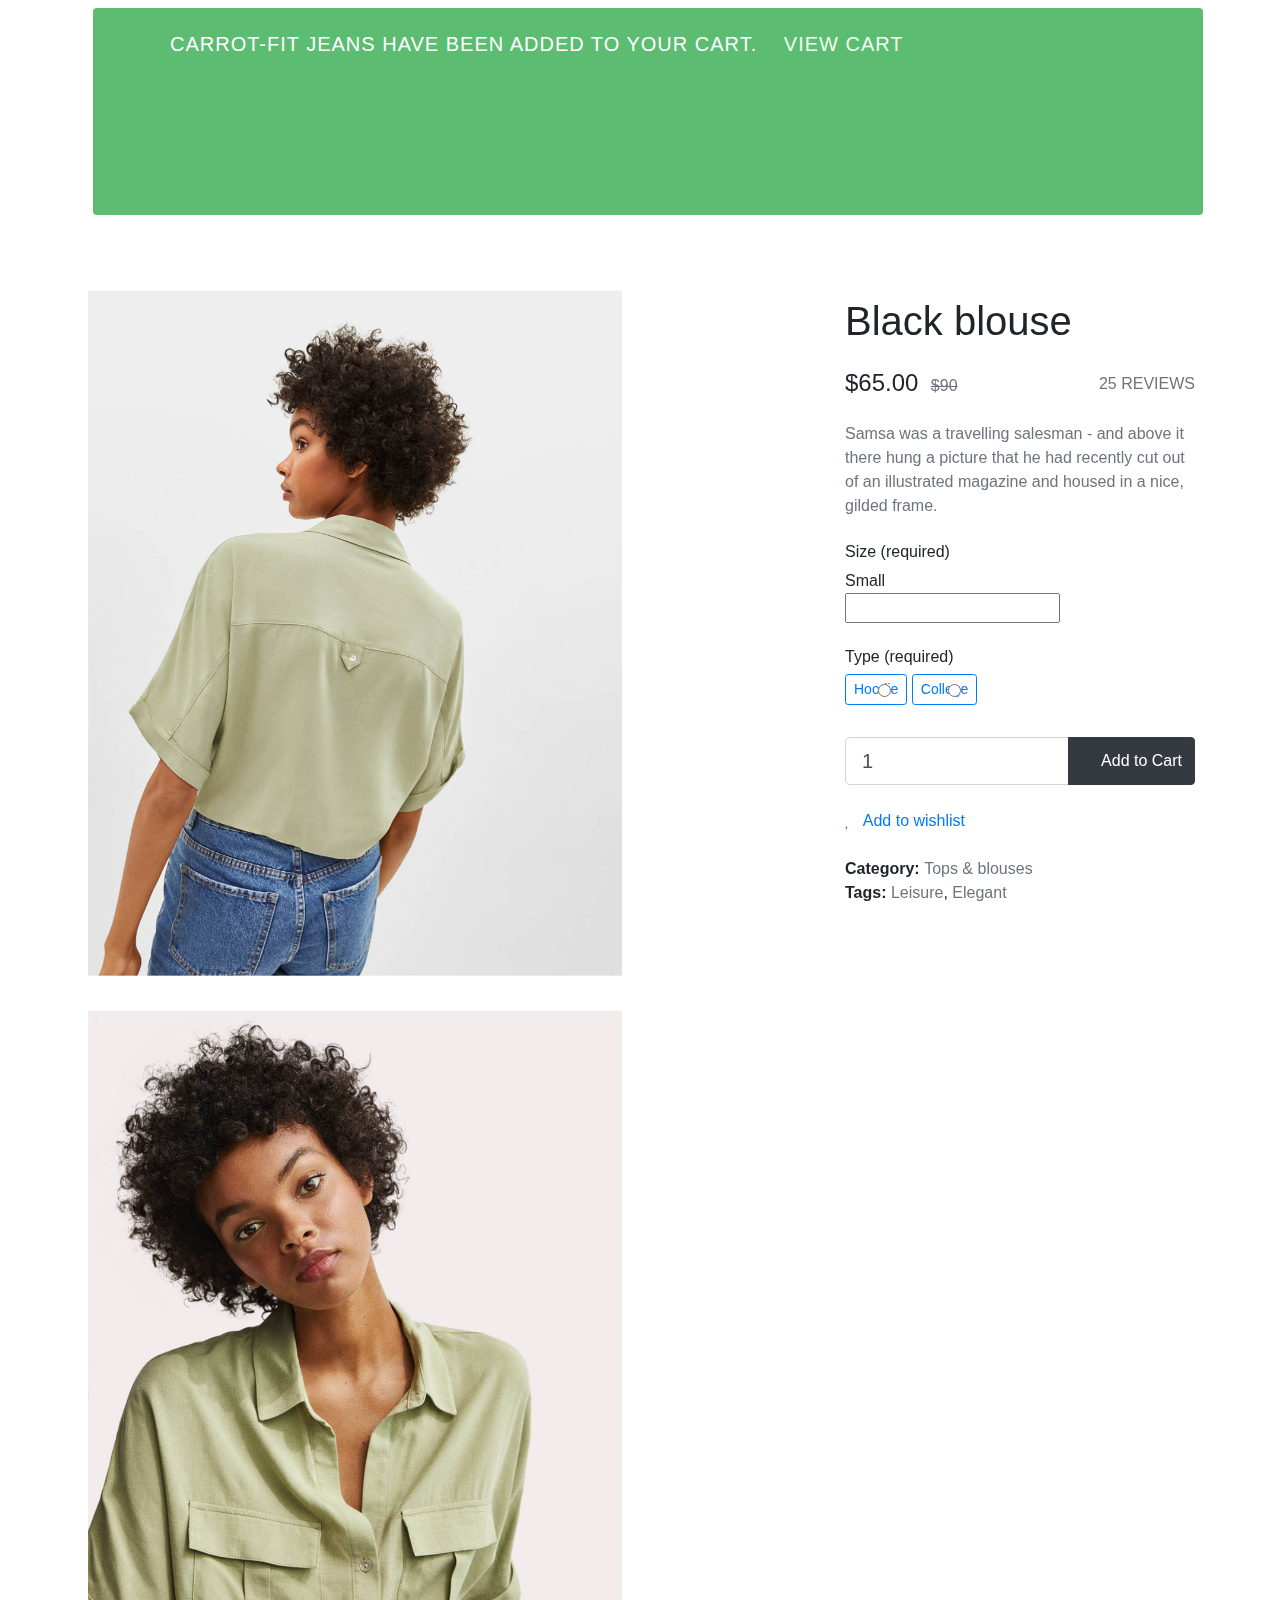
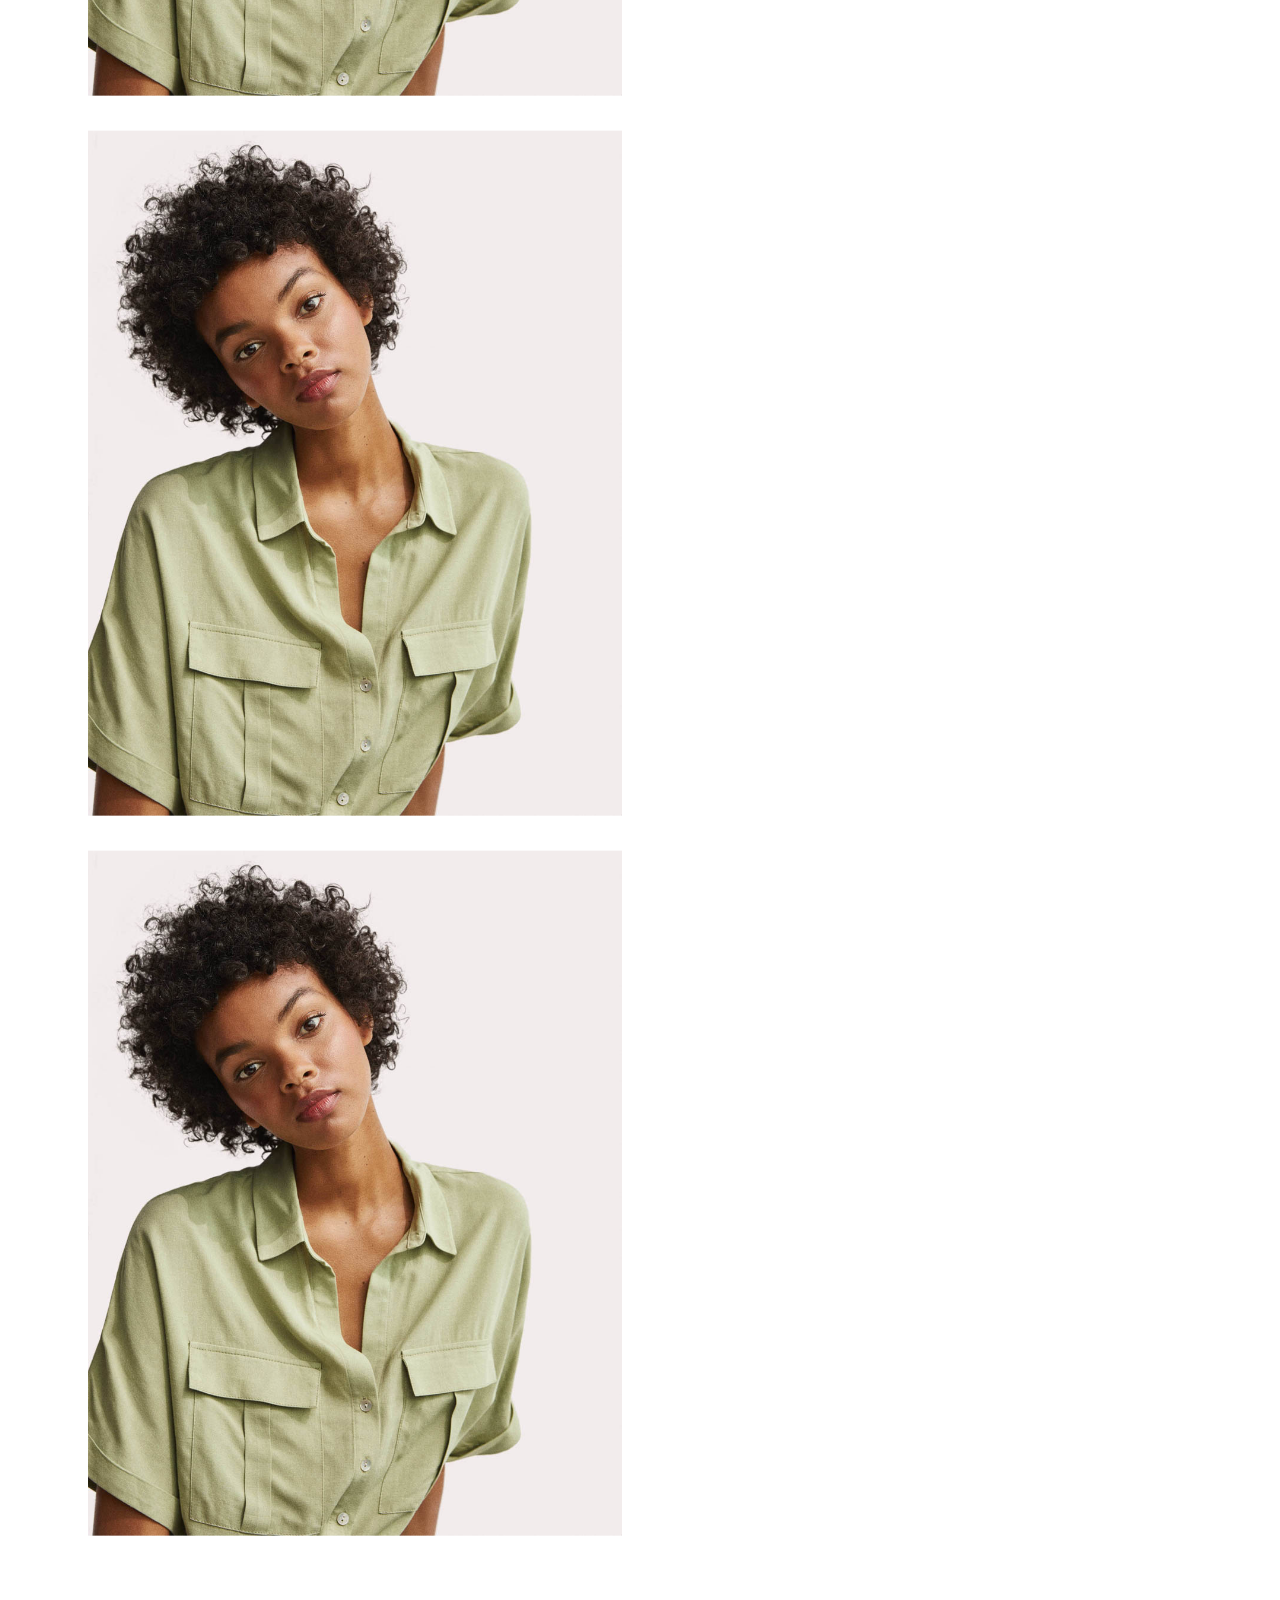
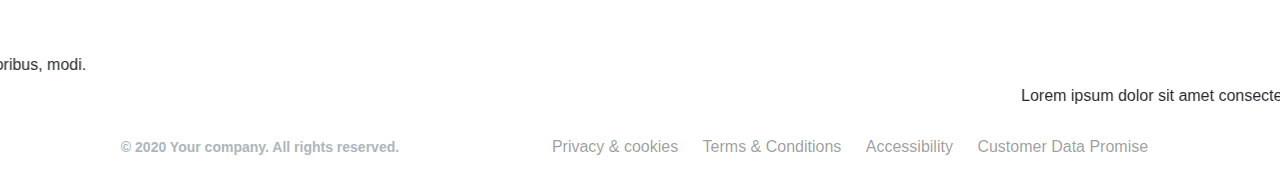
==== mignifer.html @ 925088e7 "first commit" ====
<!DOCTYPE html>
<html lang="en">
  <head>
    <meta charset="UTF-8">
    <meta name="viewport" content="width=device-width, initial-scale=1.0">
    <title>varkala - mignifer</title>
    <link rel="icon" href="images/Logo/icon.png" type="image/png" sizes="16x16">
    <link rel="stylesheet" href="css/bootstrap.min.css">
    <link rel="stylesheet" href="css/font-awesome.min.css">
    <link rel="stylesheet" href="https://pro.fontawesome.com/releases/v5.10.0/css/all.css" integrity="sha384-AYmEC3Yw5cVb3ZcuHtOA93w35dYTsvhLPVnYs9eStHfGJvOvKxVfELGroGkvsg+p" crossorigin="anonymous"/>
    <link rel="stylesheet" href="css/cssMin.css">
    <link rel="stylesheet" href="css/css_responsive.css">  
    <style>
      body{
 cursor:auto;
 }
        .alert{
            color: #fff;
            width: 100%;
            height: 23vh;
            margin: 8px;
            padding: 0;
            background-color: #5cbc72;
            position: relative;
            }

            .alert i {
                font-size: 20px;
                font-weight: 100;
                padding: 20px;
            }
        
            .alert p{
                font-size: 20px;
                font-weight: 100;
                padding: 10px;
                margin: 10px;
            }
            .alert p a{
                font-size: 20px;
                font-weight: 100;
                padding: 10px;
                margin: 10px;
                color: honeydew;
            }
            .alert p::after{
                content: "\f00d";
                position: absolute;
                font-family: "Font Awesome 5 Pro";
                right: 20px;
                top: 30%;
                font-size: 30px;
                cursor: pointer;
            }
        .magnifying-container{
          position: relative;
          height: 80vh;
          width: 100%;
          border: 3px solid #FFF;
          overflow: hidden;
        }
        .magnifying-img{
          max-width: 100%;
          min-width: 100%;
          position: absolute;
          left: 50%;
          top: 50%;
          transform: translate(-50% ,-50%);
          pointer-events: none;
        }
       .app{
        padding: 50px 0 100px 0;
        }
        .copyright {
          padding-top:20px ;
        }

    </style>
  </head>
  <body>



<!-- اليفته-->
<div class="container">
    <div class="row">
        <div class="col-sm-12"> 
            <div class="alert">
                
                <p><i class="far fa-check-circle"></i>Carrot-fit jeans have been added to your cart. <a href="cart.html">View Cart</a></p>
                
            </div>

        </div>
    </div>
</div>


<!--the app -->
<div class="app">
  <div class="container">
  <div class="row">

    <div class="col-md-6">
      <div class="magnifying-container">
        <img class="magnifying-img" src="images/pr-1.jpg"/>
      </div>
      <div class="magnifying-container">
        <img class="magnifying-img" src="images/pr-2.jpg"/>
      </div>
      <div class="magnifying-container">
        <img class="magnifying-img" src="images/pr-2.jpg"/>
      </div>
      <div class="magnifying-container">
        <img class="magnifying-img" src="images/pr-2.jpg"/>
      </div>
    </div>

<div class="pt-4 order-1 order-lg-2 ml-lg-auto col-lg-6 col-xl-4">
  <div class="sticky-top" style="top: 100px;">
    <h1 class="mb-4">Black blouse</h1>
    <div class="d-flex flex-column flex-sm-row align-items-sm-center justify-content-sm-between mb-4">
      <ul class="list-inline mb-2 mb-sm-0">
        <li class="list-inline-item h4 font-weight-light mb-0">$65.00</li>
        <li class="list-inline-item text-muted font-weight-light"><del>$90</del></li>
      </ul>
      <div class="d-flex align-items-center text-sm">
        <div>
          <i class="fa fa-star text-primary mr-1"></i>
          <i class="fa fa-star text-primary mr-1"></i>
          <i class="fa fa-star text-primary mr-1"></i>
          <i class="fa fa-star text-primary mr-1"></i>
          <i class="fa fa-star text-gray-300 mr-1"></i>
        </div>
        <span class="text-muted text-uppercase">25 reviews</span>
      </div>
    </div>
    <p class="mb-4 text-muted">Samsa was a travelling salesman - and above it there hung a picture that he had recently cut out of an illustrated magazine and housed in a nice, gilded frame.</p>
    <form class="">
      <div class="row">
        <div class="detail-option mb-4 col-sm-6 col-lg-12">
          <h6 class="detail-option-heading">Size <span>(required)</span></h6>
          <div class="react-select-container css-2b097c-container" id="form_sort">
            <div class="react-select__control css-1cxv431-control">
              <div class="react-select__value-container react-select__value-container--has-value css-1hwfws3">
                <div class="react-select__single-value css-1uccc91-singleValue">Small</div>
                <input id="react-select-6-input" readonly="" tabindex="0" aria-autocomplete="list" class="css-62g3xt-dummyInput" value=""></div>
                <div class="react-select__indicators css-1wy0on6"><span class="react-select__indicator-separator css-1hyfx7x"></span>

                </div>
              </div>
              <input name="sortby" type="hidden" value="value_0">
            </div>
          </div>
          <div class="detail-option mb-4 col-sm-6 col-lg-12"><h6 class="detail-option-heading">Type <span>(required)</span>
          </h6>
          <label for="material_0" class="btn btn-sm btn-outline-primary detail-option-btn-label"> Hoodie
            <input name="material" id="material_0" required="" type="radio" class="input-invisible form-check-input" value="value_0">
          </label>
          <label for="material_0" class="btn btn-sm btn-outline-primary detail-option-btn-label"> College
            <input name="material" id="material_0" required="" type="radio" class="input-invisible form-check-input" value="value_1">
          </label>
        </div>
      </div>
      <div class="w-100 mb-4 input-group"><input name="items" type="number" class="detail-quantity form-control-lg form-control" value="1">
        <div class="flex-grow-1 input-group-append">
          <button type="submit" class="btn btn-dark btn-block">
            <i class="fa fa-shopping-cart mr-2">
           </i>Add to Cart</button>
          </div>
        </div>
        <div class="mb-4 row">
          <div class="col-6"><a href="#"><i class="far fa-heart mr-2">
         </i>Add to wishlist</a>
        </div
        ><div class="text-right col-6">
          <ul class="list-inline mb-0">
            <li class="list-inline-item mr-2"><a class="text-dark text-hover-primary" href="#"><i class="fab fa-facebook-f"></i></a></li>
            <li class="list-inline-item"><a class="text-dark text-hover-primary" href="#"><i class="fab fa-twitter"></i></a></li>
          </ul>
        </div>
      </div>
      <ul class="list-unstyled">
        <li><strong>Category:&nbsp;</strong><a class="text-muted" href="/tops-blouses">Tops &amp; blouses</a></li>
        <li><strong>Tags:&nbsp;</strong><a class="text-muted" href="/[category]/[slug]#">Leisure</a>,&nbsp;<a class="text-muted" href="/[category]/[slug]#">Elegant</a></li>
      </ul>
    </form>
  </div>
</div>

  </div>
  </div>
  </div>







 <!-- loader -->
 <div class="loader">
  <marquee direction="right" scrollamount="10"
      >Lorem, ipsum dolor sit amet consectetur adipisicing elit.
      Temporibus, modi.</marquee>
  <marquee direction="left" scrollamount="30"
      >Lorem ipsum dolor sit amet consectetur, adipisicing elit.
      Itaque, cupiditate?</marquee>
</div>


<!--accordion-->
<div id="accordion" class="d-xs-block d-sm-block hi-lg-2 d-md-block d-lg-none">
  <div class="container">
      <div class="accordion" id="faq">
        <div class="card">
            <div class="card-header" id="faqhead1">
                <a href="#" class="btn-header-link" data-toggle="collapse" data-target="#faq1"
                          aria-expanded="true" aria-controls="faq1">Shop</a>
                    </div>

                      <div id="faq1" class="collapse show" aria-labelledby="faqhead1" data-parent="#faq">
                          <div class="card-body">
                            <ul class="list-unstyled">
                            <li class="mb-2"><a class="text-muted" href="/#">For Women</a></li>
                            <li class="mb-2"><a class="text-muted" href="/#">For Men</a></li>
                            <li class="mb-2"><a class="text-muted" href="/#">Stores</a></li>
                            <li class="mb-2"><a class="text-muted" href="/#">Our Blog</a></li>
                            <li class="mb-2"><a class="text-muted" href="/#">Shop</a></li>
                           </ul>
                           </div>
                      </div>
                  </div>
                  <div class="card">
                      <div class="card-header" id="faqhead2">
                          <a href="#" class="btn-header-link collapsed" data-toggle="collapse" data-target="#faq2"
                          aria-expanded="true" aria-controls="faq2">Company</a>
                      </div>

                      <div id="faq2" class="collapse" aria-labelledby="faqhead2" data-parent="#faq">
                          <div class="card-body">
                            <ul class="list-unstyled">
                              <li class="mb-2"><a class="text-muted hover" href="/#">For Women</a></li>
                              <li class="mb-2"><a class="text-muted hover" href="/#">For Men</a></li>
                              <li class="mb-2"><a class="text-muted hover" href="/#">Stores</a></li>
                              <li class="mb-2"><a class="text-muted hover" href="/#">Our Blog</a></li>
                              <li class="mb-2"><a class="text-muted hover" href="/#">Shop</a></li>
                             </ul>
                            </div>
                    </div>
               </div>
          </div>
     </div>
</div>


<!-- Footer -->
<div class="copyright text-muted">
  <div class="container">
    <div class="row">
      <div class="text-center col-xs-12 col-md-12 col-lg-4">
        <span>© <!-- -->2020<!-- --> Your company.  All rights reserved.</span>
      </div>
      <div class="text-md-center text-sm-center d-none d-sm-block col-md-12 col-lg-8">
        <ul class="list-inline-item">
          <li><a href="#">Privacy & cookies</a></li>
          <li><a href="#">Terms & Conditions</a></li>
          <li><a href="#">Accessibility</a></li>
          <li><a href="#">Customer Data Promise</a></li>
        </ul>
      </div>
    </div>
  </div>
</div>


    <script>

      var photoContainer = document.querySelector('.magnifying-container');
      var photo = document.querySelector('.magnifying-img');
      
      photoContainer.addEventListener("mousemove", (e) => {
      
        clientX = e.clientX - photo.offsetLeft;
        clientY = e.clientY - photo.offsetTop;
      
      
      
        mWitdh = photoContainer.offsetWidth;
        mHeight = photoContainer.offsetHeight;
      
      
        clientX = clientX / mWitdh * 100 
        clientY = clientY / mHeight * 100 
      
      
        console.log(clientX)
      
        photo.style.transform = 'translate(-'+clientX+'% ,-'+clientY+'%) scale(2)'
      
      })
      
      photoContainer.addEventListener("mouseleave", () => {
      photo.style.transform = 'translate(-50% ,-50%) scale(1)'
      
      })
      
          </script>
    <script src="js/jquery-3.2.1.min.js"></script>
    <script src="js/popper.min.js"></script>
    <script src="js/bootstrap.min.js"></script>
    <script src="js/min.js"></script>
  </body>
</html>
---- css/cssMin.css ----
@import "https://fonts.googleapis.com/css2?family=Inter:wght@100;700&display=swap";


body{
  background-color: #fff;
  overflow-x: hidden;
 cursor: none;
 }
 
 ::-webkit-scrollbar-track
 {
   -webkit-box-shadow: inset 0 0 6px rgba(0,0,0,0.3);
   background-color: #F5F5F5;
 }
 
 ::-webkit-scrollbar
 {
   width: 6px;
   background-color: #F5F5F5;
 }
 
 ::-webkit-scrollbar-thumb
 {
   background-color: #000000;
 }
 
 img{
   pointer-events: none;
 }
 .container-fluid{
   padding: 0;
 }
 
 /*cursor*/
 .cursor-one{
   text-align: center;
   position: absolute;
   color: #DDD;
   width: 40px;
   border-radius:50%;
   height: 40px;
   border: 2px solid #222;
   transform: translate(-50% , -50%);
   pointer-events: none;
   transform-origin:100% 100%;
   z-index: 9999999999;
   backdrop-filter: grayscale();
 }
 
 .hoverd-link{
   color: red;
 }
 
 .link-grow{
   transform :scale(2);
   color: white;
   z-index: -2;
   background-color: #222;
   transition: all .5s ease;
   transition-property: transform ,background-color;
   box-shadow: 0 1px 3px rgba(0,0,0,0.12), 0 1px 2px rgba(0,0,0,0.24);
 }
 .front-cover{
   position: relative;
   z-index: -3;
 }
 
 
 /* heder navs */
 
 .header-absolute {
     position: absolute;
     top: 0;
     right: 0;
     left: 0;
     width: 100%;
     z-index: 1030;
 }
 
 .nav-se-one {
   white-space: nowrap;
   /* margin: 7px 0 0 21px; */
 }
 
 .nav-se-one i {
   color: #333;
   letter-spacing: -20px;
 }
 .nav-se-one ul li:last-of-type i {
   letter-spacing: 5px;
 }
 
 .nav-one-list {
   margin-left: 20px;
   padding: 0;
   }
 
 
 .nav-one-list li{
 display: inline-block;
 background-color: none;
 margin: 15px 10px 0 10px;
 }
 
 .boxes {margin: 20px 30px 0 0}
 
 .lan-box,.usd-box { display: inline}
 
 .boxes span{
 font-size: 16px;
 font-weight: bold;
 cursor: pointer;
 }
 
 .lan-box i ,.usd-box i{
   margin-left: .255em;
   -webkit-transition: all .25s linear;
   transition: all .25s linear;
   -webkit-transform: rotate(0);
   transform: rotate(0);
   vertical-align: -1px;
   font-weight: 900;
 }
 .lan-box:hover i ,.usd-box:hover i{
   -webkit-transform: rotate(-180deg);
     transform: rotate(-180deg);
 }
 
 .boxes ul{
   background-color: #FFF;
   width:200px;
   cursor: pointer;
   position: absolute;
   right: 20px;
   z-index: 99999;
   display: none;
   box-shadow: 0 0.2rem 1.2rem rgba(0,0,0,.175);
 }
 
 .lan-box:hover ul,.usd-box:hover ul{
   display: block;
 
 }
 
 .lan-box ul li,.usd-box ul li{
   list-style:none;
   text-align: left;
   padding: 20px;
   color: #868e99;
 }
 
 .usd-box,.lan-box {margin: 15px 15px 0 15px }
 
 .lan-box ul li:hover,.usd-box ul li:hover{color:#000 }
 
 .form-one {
     position: relative;
     margin-bottom: 35px;
     margin-right:16px ;
   }
 
 form .effect {
   border-top: none;
   border-left: none;
   border-right: none;
   padding: 10px;
   background:none;
   color: #DDD;
   outline: none;
   width: 260px;
   transition: all .5s ease;
   border-bottom: 1px solid black;
 
 }
 .form-one .effect:focus{
   border-bottom: 1px solid #ddd;
 }
 form button{
   padding: 10px;
   background:none;
   border: none;
   outline: none;
 
   position: absolute;
   top: 0;
   right: 0;
 
 }
 
 .nav-se-three{
   display: flex;
   justify-content:flex-end;
 }
 @media (min-width: 992px){
 
     
   .navbar-expand-lg{
     width: 100%;
     color: #000;
     font-weight: bolder;
 
   }
   .navbar-expand-lg ul{
     padding-left: 20px;
   }
   .navbar-expand-lg ul li{
     padding-left: 8px;
   }
 }
 
 .icon-nav,.form-nav {
 list-style: none;
 margin-top: 7px;
 }
 
 .icon-nav li,.form-nav li{
   display: inline-block;
   padding: 5px;
   font-size: 25px;
 }
 .icon-nav li,.form-nav li{
   position: relative;
 }
 .icon-nav li span,.form-nav li span{
   width: 18px;
   height: 18px;
   text-align: center;
   color: #FFF;
   font-size: 12px;
   background-color: coral;
   position: absolute;
   bottom: 10px;
   border-radius: 50%;
   background: #bcac76;
   left: 16px;
   top: -2;
   left: 0;
 }
 
 
 .icon-nav .fa-heart,.icon-nav .fa-shopping-bag,.icon-nav .fa-user-circle{
   text-decoration: none;
   color: rgba(0,0,0,.175);
 }
 .icon-nav .fa-heart:hover,.icon-nav .fa-shopping-bag:hover,.icon-nav .fa-user-circle:hover{
   color: #bca999;
 }
 
 
 /*  menu nav  */
 #open-nav,#close-nav{
   cursor: pointer;
   color: #36693191;
   font-size: 30px;
   margin-left: 10px;
   top: 4px;
   display: none;
 }
 .nav-menu {
   transform: skewX(8deg) translate(0,0);
   content: '';
   position: fixed;
   top: 0;
   right: 0;
   width: 50%;
   background: #fff;
   height: 100%;
   transform-origin: top right;
   transition: all .2s ease-in;
   z-index: 999999;
   display: none;
 }
 
 .nav-menu ul li {
   list-style: none;
   text-decoration: none;
   margin: auto;
   padding: 20px;
   text-align: center;
   position: relative;
   z-index: 999;
   font-size: 32px;
   color: hsl(0,0%,10%);
 }
 
 .nav-menu ul li span{
   display: flex;
   justify-content: end;
   justify-items: end;
 }
 
 
 .nav-menu li {
   opacity: 0;
   transform: translate(0, 10px);
   transition: all .0s ease-in .3s;
   
 }
 .nav-menu.active {
   display: block;
   }
   .nav-menu.active {
     transform: skewX(8deg) translate(0,0);
     content: '';
     position: fixed;
     top: 0;
     right: 0;
     width: 50%;
     background: #fff;
     height: 100%;
     transform-origin: top right;
     transition: all .2s ease-in;
     z-index: 999999;
   }
 .nav-menu.active li {
   opacity: 1;
   transform: translate(0,0);
   transition: all .2s ease-in 0s;
 }
 .nav-menu.active li:nth-child(1) {
   transition-delay: .3s;
 }
 .nav-menu.active li:nth-child(2) {
   transition-delay: .4s;
 }
 .nav-menu.active li:nth-child(3) {
   transition-delay: .5s;
 }
 .nav-menu.active li:nth-child(4) {
   transition-delay: .6s;
 }
 .nav-menu.active li:nth-child(5) {
   transition-delay: .7s;
 }
 .nav-menu.active li:nth-child(6) {
   transition-delay: .8s;
 }
 
 /* over lays for navs */
 
 .navbar-nav { position: relative }
 
 .over-lay-nav-1{
   color: #999;
   display: none;
   position: absolute;
   left: 5;
   background-color: #fff;
   width: 33%;
   box-shadow: 0 0.2rem 1.2rem rgba(0,0,0,.175);
   transition: all .5s ease;
 }
 
 .over-lay-nav-1 ul li{
   list-style: none;
   padding: 10px;
   font-size: 15px;
   font-weight: bold;  
 }
 .over-lay-nav-1 ul li:first-child{
   color: #bcac76;
 }
 .over-lay-nav-1 ul li span{
   padding: 3px;
   background-color: #DDD;
   font-size: 10px;
   border-radius: 5px;
   color: goldenrod;
   margin: 0 0 0 5px;
 }
 .navbar-nav .nav-item-one:hover .over-lay-nav-1{
   display: block;
 }
 .navbar-nav li .nav-link i{
   margin-left: .255em;
   -webkit-transition: all .25s linear;
   transition: all .25s linear;
   -webkit-transform: rotate(0);
   transform: rotate(0);
   vertical-align: -1px;
   font-weight: 900;
 }
   
 .navbar-nav .nav-link:hover i{
   -webkit-transform: rotate(-180deg);
    transform: rotate(-180deg);
 }
 
 
 .over-lay-nav-2{
   display: none;
   position: absolute;
   text-align: center;
   width: 120%;
   background-color: #FFF;
   overflow: hidden;
 }
 .over-lay-nav-2 i{
   font-size: 30px;
   color: #212529;
 }
 .over-lay-nav-2 span{
   font-size: 20px;
 }
 .over-lay-nav-2 .row .col{
 padding: 40px 40px;
 }
 
 .over-lay-nav-2 .row:last-of-type span{
   background-color: #bcac76;
   width: 100%;
   font-size: 13px;
   padding: 10px;
   color: #212529;
   text-align: center;
 }
 .navbar-nav .nav-item-tow:hover .over-lay-nav-2{
   display: block;
 }
 
 .over-lay-3 {
   display:none;
   position: absolute;
   text-align: center;
   width: 100%;
   background-color: #fff;
   overflow: hidden;
   left: 61px;
 }
 .over-lay-3 .page{
   height: 105vh; /* Remove It After Finsh*/
   
 }
 
 .over-lay-3 .page img{
   max-width: 340px;
   max-height:300px;
   padding-top: 30px;
 }
 .over-lay-3 .page h4 {
   padding-top: 10px;
   margin-left:20px;
   font-size: 19px;
   font-weight: 700;
   
 }
 .over-lay-3 .page ul li{
   list-style: none;
   font-size: 15px;
   font-weight: bold;
   color: #868e96;
   padding: 3px;
   cursor: pointer;
 }
 .over-lay-3 .page ul li:hover { color: #333 }
 .over-lay-3 .page ul:first-of-type li:first-child{
   color: #222;
 }
 
 .over-lay-3 .page ul li span {
   padding: 3px;
   background-color: #DDD;
   font-size: 10px;
   border-radius: 5px;
   color: goldenrod;
   margin: 0 0 0 5px;
 }
 .over-lay-3 .page hr {
   width:80%;
   background-color: rgba(0,0,0,.175);
   margin-top: 40px;
 }
 .navbar-nav .nav-item-three:hover .over-lay-3{
   display: block;
 }
 
 
 /* parallax effect  */
 
 .swiper-container {
   width: 100%;
   height: 100vh;
 }
 .swiper-slide {
   height: 100vh;
 }
 .parallax-bg {
   position: absolute;
   left: 0;
   top: 0;
   width: 130%;
   height: 100%;
   
 }
 .swiper-slide .title {
   font-size: 41px;
   font-weight: 300;
 }
 .swiper-slide .subtitle {
   font-size: 21px;
 }
 .swiper-slide .text {
   font-size: 14px;
   max-width: 400px;
   line-height: 1.3;
 }
 .one {
   background-color: #e9edf0;
   display: flex;
   align-items: center;
   justify-content: center;
 }
 
 .one h2{
   font-size: 100px;
   line-height: 1;
   letter-spacing: .2rem;
   padding-bottom: 25px;
 }
 
 .one button{
   letter-spacing: .5rem;
   text-transform: uppercase;
   font-weight: bold;
   color: #fff;
   background-color: #212529;
   font-size: 13px;
   padding: .5rem;
 
 }
 
 
 .tow {
   background-color: burlywood;
 
 }
 .tow .info-tow{
   padding: 170px 0 0 100px;
 }
 
 .tow h2{
   letter-spacing: 1.5px;
   font-size: 90px;
   line-height: 1;
   font-weight: 700;
   padding-bottom: 20px;
   }
   .tow p{
     color: #868e99;
     padding:20px 0 30px 0;
     font-size: 17px;
     font-weight: 600;
     width: 450px;
   }
   .tow button{
     letter-spacing: .2em;
     text-transform: uppercase;
     font-weight: 500;
     width: 200px;
     color: #fff;
     padding: .3rem;
     background-color: #212529;
     font-size: 14px;
   }
 
 /* section women and man */
 
 
 .woma {
   padding: 70px 5px 70px 0;
   background-color: #FFF;
   overflow: hidden;
 }
 
 
 .woma .women-img {
   margin: auto;
   overflow: hidden;
   border: 1px solid #FFF;
   position: relative;
 
 }
 .woma .women-img img{
   background-size:cover;
   width: 100%;
   transition: all .5s ease-in-out;
   display: block;
 }
 
 .woma .women-img:hover img{
   transform: scale(1.1);
   opacity: .8;
 }
 
 .woma .man-img {
   margin: auto;
   overflow: hidden;
   display: block;
   border: 1px solid #FFF;
 
 }
 .woma .man-img img{
   background-size:cover;
   width: 100%;
   transition: all .5s ease-in-out;
   display: block;
 
 }
 
 .woma .man-img:hover img{
   transform: scale(1.1);
   opacity: .8;
 }
 
 .woma .man-img::after,.woma .women-img::after{
   content: 'MAN';
   position: absolute;;
   color: #fff;
   font-weight: bolder;
   font-size: 60px;
   font-weight: bold;
   top: 50%;
   right: 40%;
   font-style: italic;
 }
 .woma .women-img::after{
   content: 'Women';
 }
 
 
 /* arrivals */
 
 .arrivals{
 padding: 30px;
 }
 
 /* Product */
 
 .stor{
   background-color: #FFF;
   padding-top: 50px;
 }
 .stor .arrivals-ul {padding-left: 40px }
 
 .stor .logo a {letter-spacing: .3em;text-transform: uppercase;
   font-weight: bolder;color: #bcac76 }
 
 .Product .card{
   width: 100%;
   border: none;
   margin: 20px;
 }
 .Product .card .img-fluid span {
   padding: 9px;
   background-color: #DDD;
   font-size: 12px;
   border-radius: 5px;
   color: goldenrod;
   margin: 0 0 0 5px;
   position: absolute;
   right: 19px;
   top: 20px;
 }
 
 
 .Product .card .card-body{
 position: relative;
 z-index: 99999;
 }
 
 .Product .card h5 a{
   color: #212529;
 }
 
 .Product .card span{
   color: #adb5bd;
   font-size: .875rem;
   font-weight: bolder;
   margin-left:2px ;
 }
 
 .over-lay-card{
   position: absolute;
   background: hsla(0,0%,100%,.92);
   display: flex;
   width: 100%;
   height: 3.5rem;
   bottom: 0;
   align-items: center;
   justify-content: space-between;
   padding:1rem;
   transition: all .3s;
   opacity: 0;
 }
 
 .over-lay-card h5{
   font-size: 17px;
   white-space: nowrap;
 }
 .over-lay-card div > ul{
  white-space: nowrap;
 }
 .over-lay-card ul li{
   display: inline-block;
   list-style:none;
   padding: 4px;
   color: #bcac76;
   font-size: 20px;
 }
 
 .card:hover .over-lay-card{
   bottom: 90px;
   opacity: 1;
 }
 
 .product-stars{
     position: absolute;
     right: 25px;
     bottom: -20px;
     opacity: 0;
 }
 
 .product-stars i{
   color: #bcac76;
 
 }
 .card:hover .product-stars{
   opacity: 1;
   bottom: 20px;
 } 
 
 /* img-fluid */
 
 .stor .Product .card .one-fluid{
   background-image: url(../images/pr-2.jpg);
   background-size:cover;
   background-repeat:no-repeat ;
   overflow: hidden;
 }
 .stor .Product .card .tow-fluid{
   background-image: url(../images/pr-4.jpg);
   background-size:cover;
   background-repeat:no-repeat ;
   overflow: hidden;
 }
 .stor .Product .card .three-fluid{
   background-image: url(../images/pr-6.jpg);
   background-size:cover;
   background-repeat:no-repeat ;
   overflow: hidden;
 }
 
 .stor .Product .card .four-fluid{
   background-image: url(../images/pr-8.jpg);
   background-size:cover;
   background-repeat:no-repeat ;
   overflow: hidden;
 }
 .stor .Product .card .five-fluid{
   background-image: url(../images/pr-9.jpg);
   background-size:cover;
   background-repeat:no-repeat ;
   overflow: hidden;
 }
 .stor .Product .card .six-fluid{
   background-image: url(../images/pr-12.jpg);
   background-size:cover;
   background-repeat:no-repeat ;
   overflow: hidden;
 }
 .stor .Product .card .seven-fluid{
   background-image: url(../images/pr-14.jpg);
   background-size:cover;
   background-repeat:no-repeat ;
   overflow: hidden;
 }
 .stor .Product .card .eight-fluid{
   background-image: url(../images/pr-15.jpg);
   background-size:cover;
   background-repeat:no-repeat ;
   overflow: hidden;
 }
 .stor .Product .card .img-fluid .zomeout {
 opacity: 0;
 transition-duration:.3s;
 transform:scale(1.75,1.75);
 }
 
 .stor .Product .card .img-fluid:hover .zomeout{
 opacity: 1;
 transform:scale(1,1);
 }
 
 
 /* deal */
 
 
 .deal{
   background: url(../images/bac-idea.jpg);
   background-size:cover;
   height: 100vh;
 }
 
 .deal h3,p:first-child,.deal button{
   text-transform: uppercase;
   letter-spacing: 1px;
   margin-top: 22px;
 }
 
 .deal .rw{
   padding-top: 100px;
   padding-bottom: 100px;
 
 }
 
 
 /*  ouer-story */
 
 .ouer-story .col-md-12{
   letter-spacing: 4px;
   font-weight: 900;
   color: #bcac76;
   padding: 90px 50px 90px 50px;
 }
 
 .ouer-story h5{
   padding: 10px 10px 10px 0;
 }
 
 
 /*testimonials*/
 
@keyframes scroll1 {
  0% {
    transform: translate(100%);
  }
  100% {
    transform: translate(-100%);
  }
}
@keyframes scroll2 {
  0% {
    transform: translate(0);
  }
  100% {
    transform: translate(-200%);
  }
}


.testimonials{
  position: relative;
  background: url(https://unsplash.it/1920/823?random) center;
  background-size: cover;
  width: 100%;
  height: 100vh;
  overflow: hidden;
}
.testimonials .scroll {
  width: 100%;
  display: flex;
}
.testimonials .scroll div {
  color: #000000;
  font-size: 4.5em;
  background: #eeeeeeee;
  white-space: nowrap;
  font-weight: 700;
  text-transform: uppercase;
  letter-spacing: -2px;
  animation: scroll1 30s linear infinite;
  animation-delay: -40s;
}
.testimonials .scroll div:nth-child(2) {
  animation: scroll2 30s linear infinite;
  animation-delay: -25s;
}
.testimonials .scroll div span {
  font-weight: 100;
}
.testimonials .scroll:nth-child(even) div {
  animation-direction: reverse;
}
.testimonials .scroll:nth-child(even) div:nth-child(2) {
  animation-direction: reverse;
}
.testimonials .scroll.text-1 {
  transform: rotate(15deg) translateY(100px);
  box-shadow: 0 1px 2px rgba(0, 0, 0, 0.2);
}
.testimonials .scroll.text-2 {
  transform: rotate(-10deg) translateY(480px) translateX(-100px);
  box-shadow: 0 1px 2px rgba(0, 0, 0, 0.2);
}
.testimonials .scroll.text-3 {
  transform: rotate(-15deg) translateY(-100px);
  box-shadow: 0 1px 2px rgba(0, 0, 0, 0.2);
}
.testimonials .scroll.text-4 {
  transform: rotate(10deg) translateY(-250px);
  box-shadow: 0 1px 2px rgba(0, 0, 0, 0.2);
}
.testimonials .scroll.text-5 {
  transform: rotate(10deg) translateY(320px);
  box-shadow: 0 1px 2px rgba(0, 0, 0, 0.2);
}
.testimonials .scroll.text-6 {
  transform: rotate(5deg) translateY(100px);
  box-shadow: 0 1px 2px rgba(0, 0, 0, 0.2);
}
 
 
 /*  seriveses  */
 
 .seriveses {background-color: #f8f9fa}
 
 .seriveses i {
  font-size: 40px;
   display: inline-block;
  margin-bottom: 1rem;
  color: #495057;
 
  padding: 10px;
 }
 
 /*  accoriden  */
 
  #accordion {
   margin: 50px 0;
 }
 
  #accordion #faq .card {
   margin-bottom: 30px;
   border: 0;
 }
 
  #accordion #faq .card .card-header {
   padding: 0;
   border: none;
   outline: none;
   margin: 0;
   font-weight: 900;
 }
 
 
 
  #accordion #faq .card .card-body{
   background-color: #FFF;
 }
 
 
  #accordion #faq .card .card-header .btn-header-link {
   color: #fff;
   display: block;
   text-align: left;
   background: #FFF;
   color: #222;
   padding: 20px;
   position: relative;
   text-decoration: none;
 
 }
 
  #accordion #faq .card .card-header .btn-header-link:after {
   content: "+";
   position: absolute;
   top: 35%;
   right: 20px;
   transform: translateY(-50%);
   font-weight: 900;
   float: right;
   font-size: 1.5rem;
 }
 
 #accordion #faq .card .card-body ul li a{
   color: #000;
   font-family: sans-serif;
   font-size: 16px;
   letter-spacing: 1px;
   transition: color .5s;
   z-index: 2;
   text-decoration: none;
     position: relative;
 }
 
 
 #accordion #faq .card .card-body ul li a:before{
   content: '';
   position: absolute;
   top:8px;
   
   height: 2px;
   width: 100%;
   background: #000;
   transform-origin: 0 0;
   transform: scaleX(0);
   transition: transform 0.5s cubic-bezier(0.5, 1.6, 0.4, 0.7);
   z-index: -1;
 }
 #accordion #faq .card .card-body ul li:hover a::before {transform: scaleX(1)}
 
  #accordion #faq .card .card-header .btn-header-link.collapsed {
   background: #FFF;
   color: #000;
   padding: 0;
 }
 
  #accordion #faq .card .card-header .btn-header-link.collapsed:after {
   content: "__";
   position: absolute;
   top: 35%;
   right: 20px;
   transform: translateY(-50%);
   font-weight: 900;
   float: right;
 }
 
  #accordion #faq .card .collapsing {
   background: #FFF;
   line-height: 30px;
 }
 
  #accordion #faq .card .collapse {
   border: 0;
 }
 
  #accordion #faq .card .collapse.show {
   line-height: 30px;
   color: #222;
   margin: 0;
 }
 
 
 /* touch */
 
 .touch { padding-top: 60px}
 
 .touch h6 { font-weight: bolder; color:black}
 
 .touch p {color:#868e96}
 
 .touch form{
   padding-top: 10px;
   width: 80%;
 }
 
 .touch input {
   border-top: none;
   border-left: none;
   border-right: none;
   padding: 10px;
   background:none;
   color: #DDD;
   outline: none;
   transition: all .5s ease;
   border-bottom: 1px solid #DDD;
   width: 100%;
 }
 
 .touch .ef:hover input {border-bottom: 1px solid black}
 
 .touch button {
   padding: 10px;
   background:none;
   border: none;
   outline: none;
   bottom: 0;
   right: 0;
 }
 
 .touch h5{
   margin-bottom: 15px;
   padding-bottom: 15px;
 
 }
 
 /*hover after before effect */
 
 .touch ul li a{
   color: #000;
   font-family: sans-serif;
   font-size: 16px;
   letter-spacing: 1px;
   display: inline-block;
   position: relative;
   transition: color .5s;
   z-index: 2;
   text-decoration: none;
 }
 .touch ul li a:before{
     content: '';
     position: absolute;
     bottom:0;
     height: 2px;
     width: 100%;
     background: #000;
     transform-origin: 0 0;
     transform: scaleX(0);
     transition: transform 0.5s cubic-bezier(0.5, 1.6, 0.4, 0.7);
     z-index: -1;
   }
   .touch ul li a:hover::before {transform: scaleX(1)}
   
   .touch ul li a:hover li{ color: black;} /*Error*/
 
 .copyright{
 padding-top:100px ;
 }
 
 .copyright span{
   font-size: 14px;
   font-weight: bold;
   color: #adb5bd;
   padding: 10px;
 }
 .copyright ul li{
   list-style: none;
   display: inline;
   padding: 10px;
 }
 .copyright ul li a{text-decoration: none; color: rgba(0,0,0,.400)}
 
 svg {
   position: absolute;
   width: 300px;
   height: 300px;
   left: 50%;
   top: 50%;
   transform: translate(-50%, -50%);
   fill: #FFF;
   z-index:9999999999;
 }
 
 #batlogo {
   visibility: hidden;
 }
 
 .wipe-bg {
   position: absolute;
   width: 100%;
   height: 100%;
   background: black;
   z-index:99999999999;
 }
---- css/css_responsive.css ----
@media (min-width: 992px) and (max-width: 1199px) {
    .hi-lg{
        display: none;
    }
    .hi-lg-2{
        display: none;
    }
    form .effect{
        width:200px
    }
    .over-lay-card ul li {padding:0}

    .copyright span{padding: 0}

    .copyright ul li{padding: 0}

    .copyright ul {margin-bottom: 2px;}
  }


@media (min-width: 768px) and (max-width: 991px) { 
    #open-nav{
        display: none;
    }
    .navbar{
        padding: 0;
    }
    .collapse.show{
        background: #fff;
        height: 100%;
        width: 100%;
        margin-top: 35px;
    }
    .collapse.show ul li{
        font-size: 20px;
        }
    .navbar-toggler{
        position: absolute;
        top:-10px;
        left: 25px;
    }
    .over-lay-card ul li {padding:3px; margin: 0 0 5px 0;}

    .deal .rw {padding-top: 50px}

}


@media (max-width: 767px) { 
    #open-nav{
        display: none;
    }
    .icon-nav{
        margin-top: 15px;
        margin-right: 30px;
        position: static;
        right: 0;
    }
    .navbar-toggler{
        position: absolute;
        top: -70px;
        left: 0;
    }
    .hi-lg{
        display: none;
    }
    .navbar{
        padding: 0;
    }
    .collapse.show {background: #fff; height: 100%; width: 100%; margin-top: 35px}

    .collapse.show ul li {font-size: 20px}

    .navbar-toggler {margin-left:15px; margin-top: 15px}

    .one h2{ font-size: 60px;}

    .one button {width: 200px; letter-spacing: 1px;}

    .tow {padding-left: 0;  margin: 0}

    .tow.info-tow h2 {font-size: 60px }

    .tow.info-tow p {width: 300px; font-size: 16px}

    .woma .man-img::after,.woma .women-img::after {right: 20%; top:35%; font-size: 50px;}

    .card .product-stars {opacity: 1; bottom: 20px}

    .stor .Product .card .img-fluid .zo {opacity: 1; transform:scale(1,1)}

    .card .over-lay-card {bottom: 90px; opacity:1}

    .over-lay-card ul li {padding:0}

    .deal .rw{padding-left: 20px }

    .deal{ height: 120vh}

    .over-lay-card ul li{padding:0; white-space: nowrap;}

    .touch form {padding-top: 10px; width: 100% }
      
   
}
@media only screen and (max-width: 1000px) {
    .woma .man-img::after,.woma .women-img::after{
      right: 17%;
    }
  }
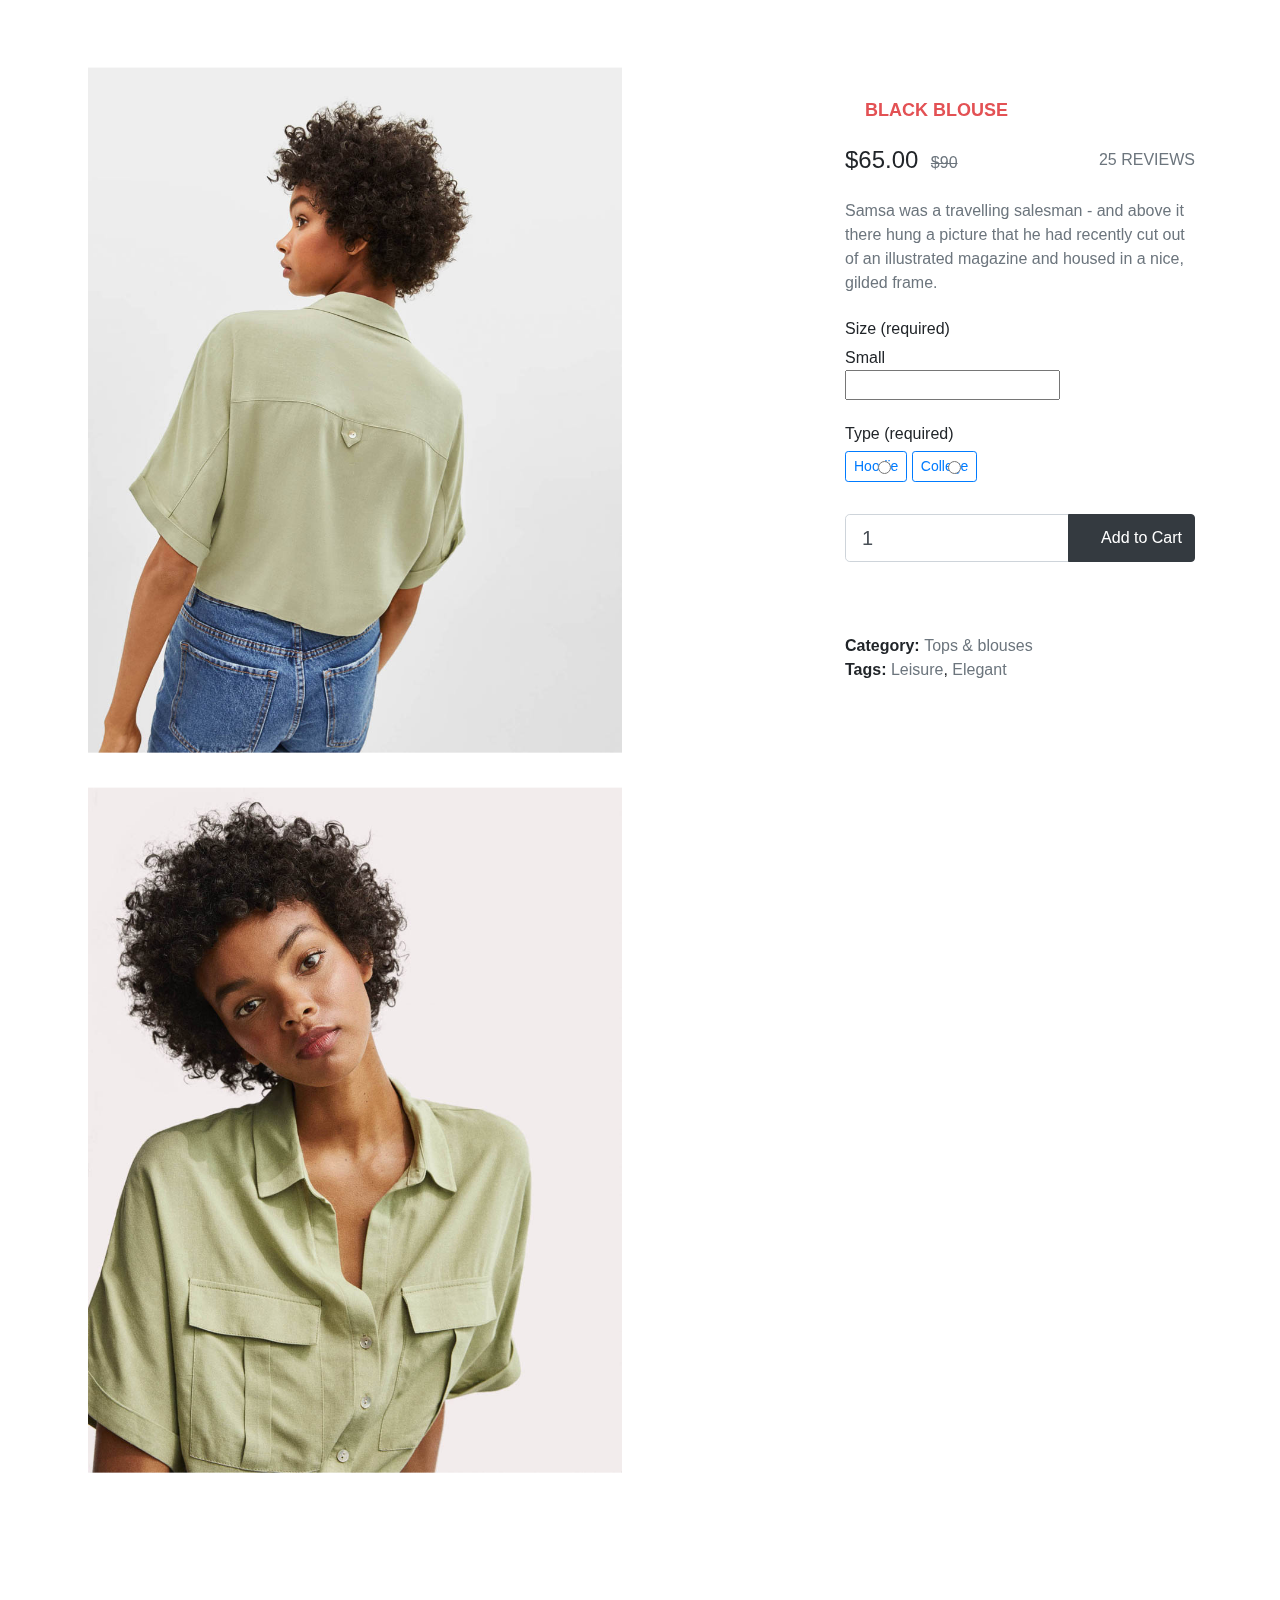
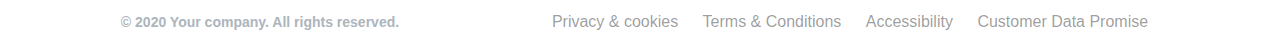
==== commit e2e7237b: "first commit" ====
--- a/mignifer.html
+++ b/mignifer.html
@@ -81,8 +81,8 @@
 
 
 
-<!-- اليفته-->
-<div class="container">
+<!-- اليفته -->
+<!-- <div class="container">
     <div class="row">
         <div class="col-sm-12"> 
             <div class="alert">
@@ -93,7 +93,7 @@
 
         </div>
     </div>
-</div>
+</div> -->
 
 
 <!--the app -->
@@ -104,12 +104,6 @@
     <div class="col-md-6">
       <div class="magnifying-container">
         <img class="magnifying-img" src="images/pr-1.jpg"/>
-      </div>
-      <div class="magnifying-container">
-        <img class="magnifying-img" src="images/pr-2.jpg"/>
-      </div>
-      <div class="magnifying-container">
-        <img class="magnifying-img" src="images/pr-2.jpg"/>
       </div>
       <div class="magnifying-container">
         <img class="magnifying-img" src="images/pr-2.jpg"/>
@@ -196,17 +190,6 @@
 
 
 
-
-
- <!-- loader -->
- <div class="loader">
-  <marquee direction="right" scrollamount="10"
-      >Lorem, ipsum dolor sit amet consectetur adipisicing elit.
-      Temporibus, modi.</marquee>
-  <marquee direction="left" scrollamount="30"
-      >Lorem ipsum dolor sit amet consectetur, adipisicing elit.
-      Itaque, cupiditate?</marquee>
-</div>
 
 
 <!--accordion-->
@@ -292,10 +275,7 @@
       
         clientX = clientX / mWitdh * 100 
         clientY = clientY / mHeight * 100 
-      
-      
-        console.log(clientX)
-      
+            
         photo.style.transform = 'translate(-'+clientX+'% ,-'+clientY+'%) scale(2)'
       
       })
--- a/css/cssMin.css
+++ b/css/cssMin.css
@@ -648,7 +648,6 @@
  .Product .card{
    width: 100%;
    border: none;
-   margin: 20px;
  }
  .Product .card .img-fluid span {
    padding: 9px;
@@ -667,7 +666,9 @@
  position: relative;
  z-index: 99999;
  }
- 
+ .card-body{
+  padding: 1.25rem 0;
+ }
  .Product .card h5 a{
    color: #212529;
  }
@@ -1143,3 +1144,139 @@
    z-index:99999999999;
  }
  
+
+
+ 
+
+
+ 
+.alert-message {line-height:20px; font-size:15px;padding-bottom: 12px;}
+h1{color:#e35154 !important; font-size:18px; margin-left:20px; margin-bottom:20px;font-weight:700; text-transform: uppercase;}
+
+body a, body #test {
+  color: #fff;
+}
+
+.unstyled {
+  margin: 0;
+  list-style: none;
+}
+.unstyled a, .unstyled #test {
+  width: 120px;
+  text-decoration: none;
+  padding: .5em 1em;
+  background-color: #213347;
+  border-radius: 4px;
+  display: block;
+  margin-bottom: .5em;
+  font-size:15px;
+  font-weight:300;
+  font-family: 'Open Sans', 'Helvetica Neue', Helvetica, Arial, sans-serif;
+}
+.unstyled a:hover, .unstyled #test:hover {
+  background-color: #f25c5d;
+}
+
+.cf, .alert {
+  *zoom: 1;
+}
+.cf:before, .alert:before, .cf:after, .alert:after {
+  display: table; 
+  content: "";
+  line-height: 0;
+}
+.cf:after, .alert:after {
+  clear: both;
+}
+
+#alerts {
+  width: 400px;
+  top: 12px;
+  right: 5px;
+  position: fixed;
+  z-index: 9999;
+  list-style: none;
+}
+
+.alert {
+  width: 100%;
+  margin-bottom: 8px;
+  display: block;
+  position: relative;
+  border-left: 4px solid;
+  right: -10px;
+  opacity: 0;
+  line-height: 1;
+  padding: 0;
+  transition: right 400ms, opacity 400ms, line-height 300ms 100ms, padding 300ms 100ms;
+  display: table;
+}
+
+.alert:hover {
+  cursor: pointer;
+  box-shadow: 0 0 6px rgba(0, 0, 0, 0.3);
+}
+
+.open {
+  right: 0;
+  opacity: 1;
+  line-height: 2;
+  padding: 3px 15px;
+  transition: line-height 200ms, padding 200ms, right 350ms 200ms, opacity 350ms 200ms;
+}
+
+.alert-title {
+  font-weight: bold;
+}
+
+.alert-block {
+  width: 80%;
+  width: -webkit-calc(100% - 10px);
+  width: calc(100% - 10px);
+  text-align: left;
+}
+.alert-block em, .alert-block small {
+  font-size: .75em;
+  opacity: .75;
+  display: block;
+}
+
+.alert i {
+  font-size: 2em;
+  width: 1.5em;
+  max-height: 48px;
+  top: 50%;
+  margin-top: -12px;
+  display: table-cell;
+  vertical-align: middle;
+}
+
+.alert-success {
+  color: #fff;
+  border-color: #539753;
+  background-color: #8fbf2f;
+}
+
+.alert-error {
+  color: #fff;
+  border-color: #dc4a4d;
+  background-color: #f25c5d;
+}
+
+.alert-trash {
+  color: #fff;
+  border-color: #dc4a4d;
+  background-color: #f25c5d;
+}
+
+.alert-info {
+  color: #fff;
+  border-color: #076d91;
+  background-color: #3397db;
+}
+
+.alert-warning {
+  color: #fff;
+  border-color: #dd6137;
+  background-color: #f7931d;
+}
--- a/css/css_responsive.css
+++ b/css/css_responsive.css
@@ -83,7 +83,7 @@
 
     .tow.info-tow p {width: 300px; font-size: 16px}
 
-    .woma .man-img::after,.woma .women-img::after {right: 20%; top:35%; font-size: 50px;}
+    .woma .man-img::after,.woma .women-img::after {right: 20%; top:35%; font-size: 29px;}
 
     .card .product-stars {opacity: 1; bottom: 20px}
 
@@ -107,4 +107,36 @@
     .woma .man-img::after,.woma .women-img::after{
       right: 17%;
     }
+    form{
+        margin-right: 10px;
+    }
+    form button{
+        right: 32px;
+    }
+
   }
+
+  @media (max-width: 620px) { 
+    .pizza{
+        flex-direction: column;
+    }
+    #alerts{
+        width: 300px;
+    }
+}
+
+  @media (max-width: 360px) {   
+      .tow .info-tow{
+        padding: 141px 0 0 38px;
+      }
+      .woma .man-img::after, .woma .women-img::after{
+        font-size: 25px;
+      }
+      .pizza__details{
+        flex-wrap: wrap;
+      }
+      .pizza__tag.pizza__tag--1,.pizza__tag.pizza__tag--2{
+          display: none;
+      }
+}
+
